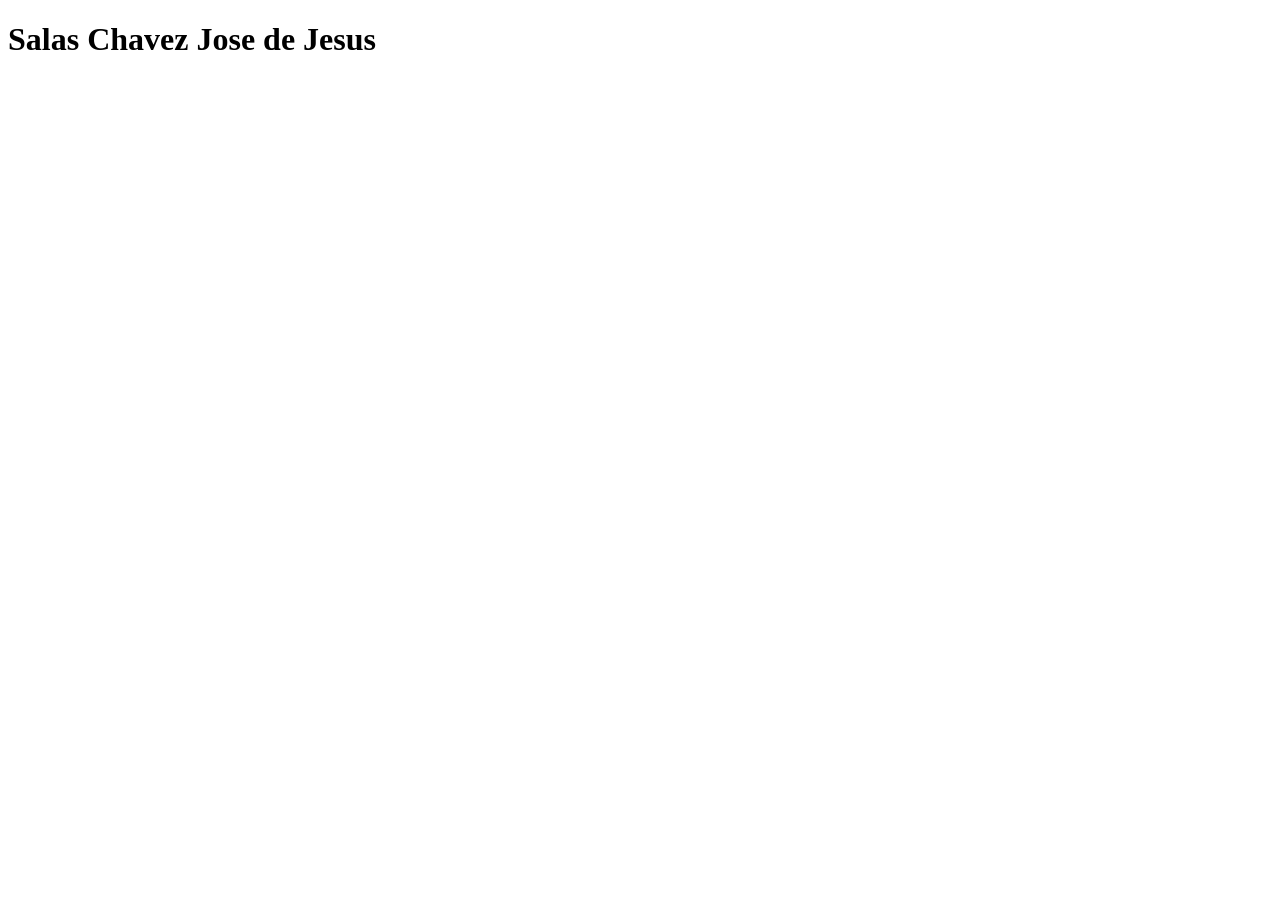
==== index.html @ 3e5a70c0 "add index" ====
<!DOCTYPE html>
<html lang="en">
<head>
    <meta charset="UTF-8">
    <meta name="viewport" content="width=device-width, initial-scale=1.0">
    <title>Tareas PyE</title>
</head>
<body>
    <h1>Salas Chavez Jose de Jesus</h1>
</body>
</html>
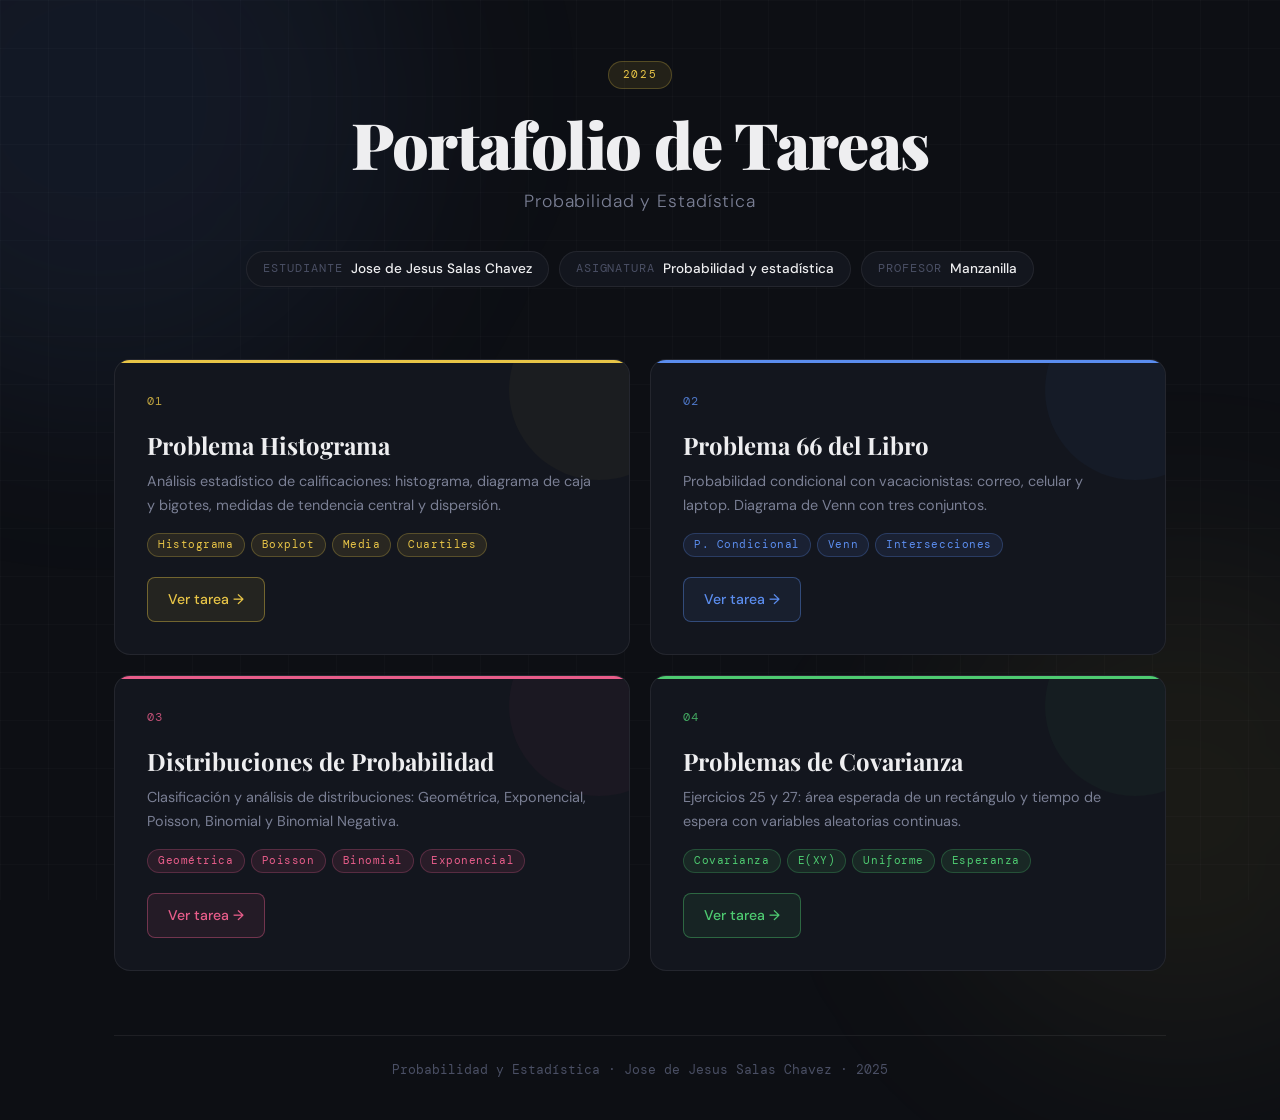
==== commit 61fac17d: "create page tareas1" ====
--- a/index.html
+++ b/index.html
@@ -1,11 +1,100 @@
 <!DOCTYPE html>
-<html lang="en">
+<html lang="es">
 <head>
-    <meta charset="UTF-8">
-    <meta name="viewport" content="width=device-width, initial-scale=1.0">
-    <title>Tareas PyE</title>
+  <meta charset="UTF-8" />
+  <meta name="viewport" content="width=device-width, initial-scale=1.0" />
+  <title>Portafolio — Probabilidad y Estadística</title>
+  <link rel="preconnect" href="https://fonts.googleapis.com">
+  <link rel="preconnect" href="https://fonts.gstatic.com" crossorigin>
+  <link href="https://fonts.googleapis.com/css2?family=Playfair+Display:wght@700;900&family=DM+Sans:wght@300;400;500&family=DM+Mono:wght@400;500&display=swap" rel="stylesheet">
+  <link rel="stylesheet" href="css/style.css" />
 </head>
 <body>
-    <h1>Salas Chavez Jose de Jesus</h1>
+  <!-- Background decoration -->
+  <div class="bg-grid"></div>
+  <div class="bg-orb orb1"></div>
+  <div class="bg-orb orb2"></div>
+
+  <main class="container">
+    <!-- Header -->
+    <header class="site-header">
+      <div class="header-badge">2025</div>
+      <h1 class="site-title">Portafolio de Tareas</h1>
+      <p class="site-subtitle">Probabilidad y Estadística</p>
+      <div class="student-info">
+        <div class="info-pill">
+          <span class="info-label">Estudiante</span>
+          <span class="info-value">Jose de Jesus Salas Chavez</span>
+        </div>
+        <div class="info-pill">
+          <span class="info-label">Asignatura</span>
+          <span class="info-value">Probabilidad y estadística</span>
+        </div>
+        <div class="info-pill">
+          <span class="info-label">Profesor</span>
+          <span class="info-value">Manzanilla</span>
+        </div>
+      </div>
+    </header>
+
+    <!-- Task Grid -->
+    <section class="tasks-grid">
+
+      <article class="task-card" style="--accent:#e8c547;">
+        <div class="card-number">01</div>
+        <div class="card-body">
+          <h2 class="card-title">Problema Histograma</h2>
+          <p class="card-desc">Análisis estadístico de calificaciones: histograma, diagrama de caja y bigotes, medidas de tendencia central y dispersión.</p>
+          <div class="card-tags">
+            <span>Histograma</span><span>Boxplot</span><span>Media</span><span>Cuartiles</span>
+          </div>
+        </div>
+        <a href="tareas/tarea1/tarea1.html" class="card-btn">Ver tarea →</a>
+      </article>
+
+      <article class="task-card" style="--accent:#5b8dee;">
+        <div class="card-number">02</div>
+        <div class="card-body">
+          <h2 class="card-title">Problema 66 del Libro</h2>
+          <p class="card-desc">Probabilidad condicional con vacacionistas: correo, celular y laptop. Diagrama de Venn con tres conjuntos.</p>
+          <div class="card-tags">
+            <span>P. Condicional</span><span>Venn</span><span>Intersecciones</span>
+          </div>
+        </div>
+        <a href="tareas/tarea2/tarea2.html" class="card-btn">Ver tarea →</a>
+      </article>
+
+      <article class="task-card" style="--accent:#e85d8a;">
+        <div class="card-number">03</div>
+        <div class="card-body">
+          <h2 class="card-title">Distribuciones de Probabilidad</h2>
+          <p class="card-desc">Clasificación y análisis de distribuciones: Geométrica, Exponencial, Poisson, Binomial y Binomial Negativa.</p>
+          <div class="card-tags">
+            <span>Geométrica</span><span>Poisson</span><span>Binomial</span><span>Exponencial</span>
+          </div>
+        </div>
+        <a href="tareas/tarea3/tarea3.html" class="card-btn">Ver tarea →</a>
+      </article>
+
+      <article class="task-card" style="--accent:#4ecb71;">
+        <div class="card-number">04</div>
+        <div class="card-body">
+          <h2 class="card-title">Problemas de Covarianza</h2>
+          <p class="card-desc">Ejercicios 25 y 27: área esperada de un rectángulo y tiempo de espera con variables aleatorias continuas.</p>
+          <div class="card-tags">
+            <span>Covarianza</span><span>E(XY)</span><span>Uniforme</span><span>Esperanza</span>
+          </div>
+        </div>
+        <a href="tareas/tarea4/tarea4.html" class="card-btn">Ver tarea →</a>
+      </article>
+
+    </section>
+
+    <footer class="site-footer">
+      <p>Probabilidad y Estadística · Jose de Jesus Salas Chavez · 2025</p>
+    </footer>
+  </main>
+
+  <script src="js/main.js"></script>
 </body>
-</html>+</html>
--- a/css/style.css
+++ b/css/style.css
@@ -0,0 +1,290 @@
+/* ===================================
+   PORTAFOLIO — PROBABILIDAD & ESTADÍSTICA
+   Global Styles
+   =================================== */
+
+:root {
+  --bg: #0d0f14;
+  --surface: #13161e;
+  --surface2: #1a1e2a;
+  --border: rgba(255,255,255,0.07);
+  --text: #eeeef0;
+  --text-muted: #7a7f94;
+  --text-dim: #4a4f64;
+  --accent-gold: #e8c547;
+  --accent-blue: #5b8dee;
+  --accent-pink: #e85d8a;
+  --accent-green: #4ecb71;
+  --font-display: 'Playfair Display', serif;
+  --font-body: 'DM Sans', sans-serif;
+  --font-mono: 'DM Mono', monospace;
+  --radius: 16px;
+  --radius-sm: 8px;
+}
+
+*, *::before, *::after {
+  box-sizing: border-box;
+  margin: 0;
+  padding: 0;
+}
+
+html { scroll-behavior: smooth; }
+
+body {
+  font-family: var(--font-body);
+  background: var(--bg);
+  color: var(--text);
+  min-height: 100vh;
+  overflow-x: hidden;
+  line-height: 1.6;
+}
+
+/* Background effects */
+.bg-grid {
+  position: fixed;
+  inset: 0;
+  background-image:
+    linear-gradient(rgba(255,255,255,0.02) 1px, transparent 1px),
+    linear-gradient(90deg, rgba(255,255,255,0.02) 1px, transparent 1px);
+  background-size: 48px 48px;
+  pointer-events: none;
+  z-index: 0;
+}
+
+.bg-orb {
+  position: fixed;
+  border-radius: 50%;
+  filter: blur(100px);
+  pointer-events: none;
+  z-index: 0;
+}
+.orb1 {
+  width: 600px; height: 600px;
+  top: -200px; left: -200px;
+  background: rgba(91,141,238,0.08);
+}
+.orb2 {
+  width: 500px; height: 500px;
+  bottom: -150px; right: -150px;
+  background: rgba(232,197,71,0.06);
+}
+
+/* Container */
+.container {
+  position: relative;
+  z-index: 1;
+  max-width: 1100px;
+  margin: 0 auto;
+  padding: 60px 24px 40px;
+}
+
+/* ===== HEADER ===== */
+.site-header {
+  text-align: center;
+  margin-bottom: 72px;
+  animation: fadeUp 0.8s ease both;
+}
+
+.header-badge {
+  display: inline-block;
+  font-family: var(--font-mono);
+  font-size: 11px;
+  letter-spacing: 0.15em;
+  color: var(--accent-gold);
+  background: rgba(232,197,71,0.1);
+  border: 1px solid rgba(232,197,71,0.25);
+  padding: 4px 14px;
+  border-radius: 100px;
+  margin-bottom: 20px;
+  text-transform: uppercase;
+}
+
+.site-title {
+  font-family: var(--font-display);
+  font-size: clamp(2.4rem, 5vw, 4rem);
+  font-weight: 900;
+  color: var(--text);
+  line-height: 1.1;
+  letter-spacing: -0.02em;
+  margin-bottom: 8px;
+}
+
+.site-subtitle {
+  font-size: 1.1rem;
+  color: var(--text-muted);
+  font-weight: 300;
+  margin-bottom: 36px;
+  letter-spacing: 0.05em;
+}
+
+.student-info {
+  display: flex;
+  flex-wrap: wrap;
+  gap: 10px;
+  justify-content: center;
+}
+
+.info-pill {
+  display: flex;
+  align-items: center;
+  gap: 8px;
+  background: var(--surface);
+  border: 1px solid var(--border);
+  border-radius: 100px;
+  padding: 6px 16px;
+  font-size: 0.85rem;
+}
+
+.info-label {
+  color: var(--text-dim);
+  font-family: var(--font-mono);
+  font-size: 0.75rem;
+  text-transform: uppercase;
+  letter-spacing: 0.08em;
+}
+
+.info-value {
+  color: var(--text);
+  font-weight: 500;
+}
+
+/* ===== TASK GRID ===== */
+.tasks-grid {
+  display: grid;
+  grid-template-columns: repeat(auto-fit, minmax(460px, 1fr));
+  gap: 20px;
+  margin-bottom: 64px;
+}
+
+@media (max-width: 520px) {
+  .tasks-grid { grid-template-columns: 1fr; }
+}
+
+/* ===== TASK CARD ===== */
+.task-card {
+  position: relative;
+  background: var(--surface);
+  border: 1px solid var(--border);
+  border-radius: var(--radius);
+  padding: 32px;
+  display: flex;
+  flex-direction: column;
+  gap: 20px;
+  overflow: hidden;
+  transition: transform 0.3s ease, border-color 0.3s ease, box-shadow 0.3s ease;
+  animation: fadeUp 0.8s ease both;
+  text-decoration: none;
+  color: inherit;
+}
+
+.task-card:nth-child(1) { animation-delay: 0.1s; }
+.task-card:nth-child(2) { animation-delay: 0.2s; }
+.task-card:nth-child(3) { animation-delay: 0.3s; }
+.task-card:nth-child(4) { animation-delay: 0.4s; }
+
+.task-card::before {
+  content: '';
+  position: absolute;
+  top: 0; left: 0; right: 0;
+  height: 3px;
+  background: var(--accent);
+  border-radius: var(--radius) var(--radius) 0 0;
+}
+
+.task-card::after {
+  content: '';
+  position: absolute;
+  top: -60px; right: -60px;
+  width: 180px; height: 180px;
+  background: var(--accent);
+  opacity: 0.04;
+  border-radius: 50%;
+  transition: opacity 0.3s;
+}
+
+.task-card:hover {
+  transform: translateY(-4px);
+  border-color: rgba(255,255,255,0.14);
+  box-shadow: 0 24px 60px rgba(0,0,0,0.4);
+}
+
+.task-card:hover::after { opacity: 0.08; }
+
+.card-number {
+  font-family: var(--font-mono);
+  font-size: 0.75rem;
+  color: var(--accent);
+  letter-spacing: 0.12em;
+  opacity: 0.8;
+}
+
+.card-body { flex: 1; }
+
+.card-title {
+  font-family: var(--font-display);
+  font-size: 1.5rem;
+  font-weight: 700;
+  color: var(--text);
+  margin-bottom: 10px;
+  line-height: 1.2;
+}
+
+.card-desc {
+  font-size: 0.9rem;
+  color: var(--text-muted);
+  line-height: 1.65;
+  margin-bottom: 16px;
+}
+
+.card-tags {
+  display: flex;
+  flex-wrap: wrap;
+  gap: 6px;
+}
+
+.card-tags span {
+  font-family: var(--font-mono);
+  font-size: 0.7rem;
+  color: var(--accent);
+  background: color-mix(in srgb, var(--accent) 10%, transparent);
+  border: 1px solid color-mix(in srgb, var(--accent) 25%, transparent);
+  padding: 2px 10px;
+  border-radius: 100px;
+  letter-spacing: 0.05em;
+}
+
+.card-btn {
+  display: inline-flex;
+  align-items: center;
+  font-size: 0.88rem;
+  font-weight: 500;
+  color: var(--accent);
+  text-decoration: none;
+  padding: 10px 20px;
+  border: 1px solid color-mix(in srgb, var(--accent) 40%, transparent);
+  border-radius: var(--radius-sm);
+  background: color-mix(in srgb, var(--accent) 8%, transparent);
+  transition: background 0.2s, border-color 0.2s;
+  align-self: flex-start;
+}
+
+.card-btn:hover {
+  background: color-mix(in srgb, var(--accent) 18%, transparent);
+  border-color: var(--accent);
+}
+
+/* ===== FOOTER ===== */
+.site-footer {
+  text-align: center;
+  font-size: 0.8rem;
+  color: var(--text-dim);
+  font-family: var(--font-mono);
+  padding-top: 24px;
+  border-top: 1px solid var(--border);
+}
+
+/* ===== ANIMATIONS ===== */
+@keyframes fadeUp {
+  from { opacity: 0; transform: translateY(24px); }
+  to   { opacity: 1; transform: translateY(0); }
+}
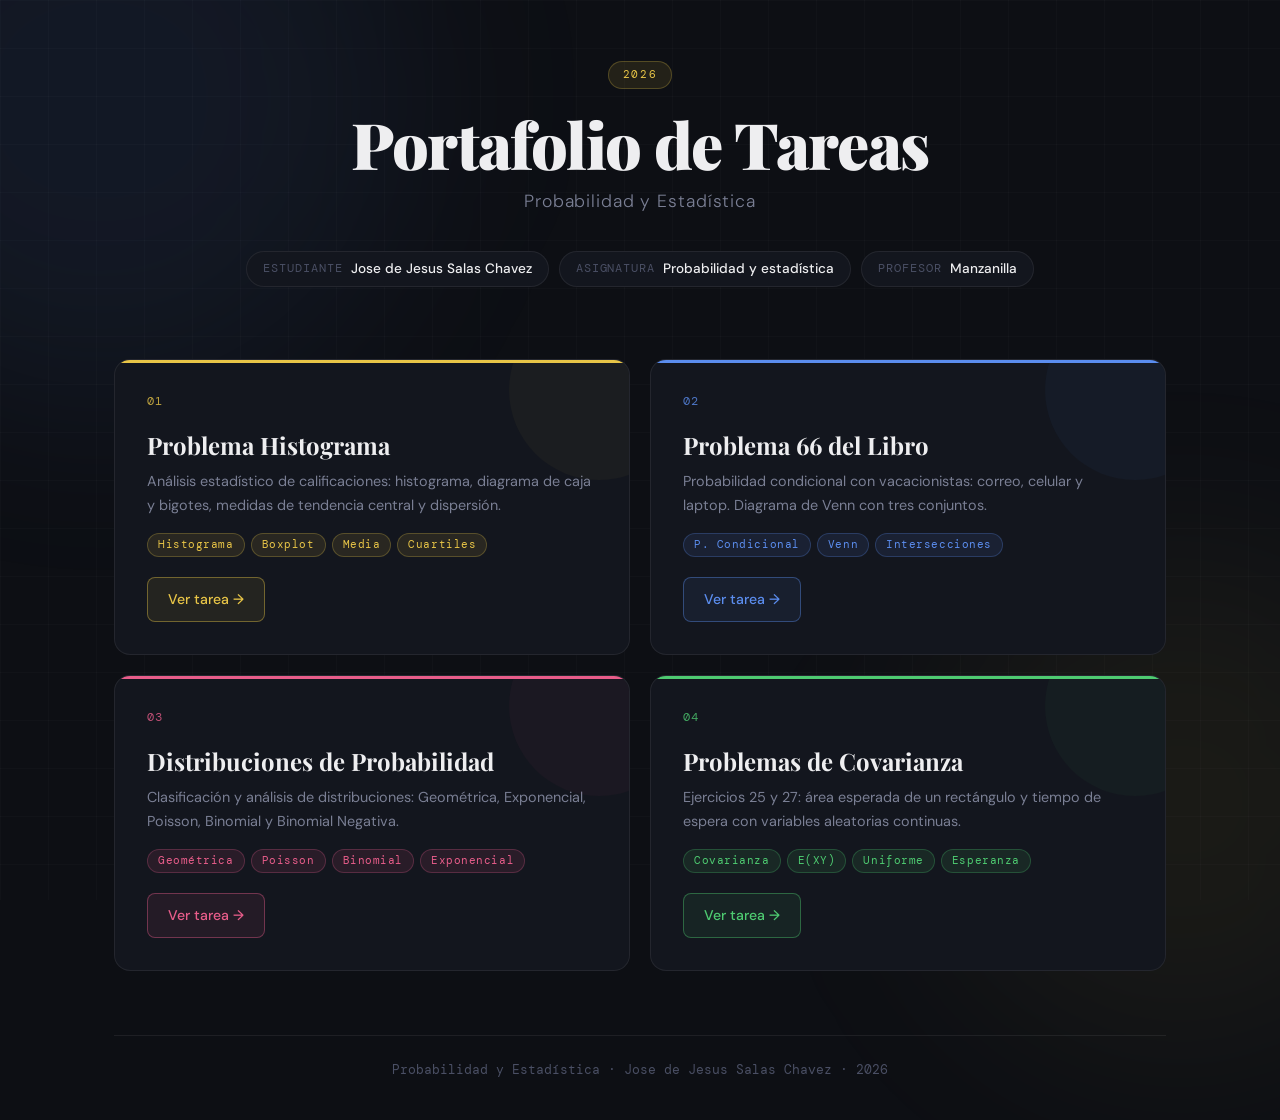
==== commit 359ed456: "fix date omdex.html" ====
--- a/index.html
+++ b/index.html
@@ -18,7 +18,7 @@
   <main class="container">
     <!-- Header -->
     <header class="site-header">
-      <div class="header-badge">2025</div>
+      <div class="header-badge">2026</div>
       <h1 class="site-title">Portafolio de Tareas</h1>
       <p class="site-subtitle">Probabilidad y Estadística</p>
       <div class="student-info">
@@ -91,7 +91,7 @@
     </section>
 
     <footer class="site-footer">
-      <p>Probabilidad y Estadística · Jose de Jesus Salas Chavez · 2025</p>
+      <p>Probabilidad y Estadística · Jose de Jesus Salas Chavez · 2026</p>
     </footer>
   </main>
 
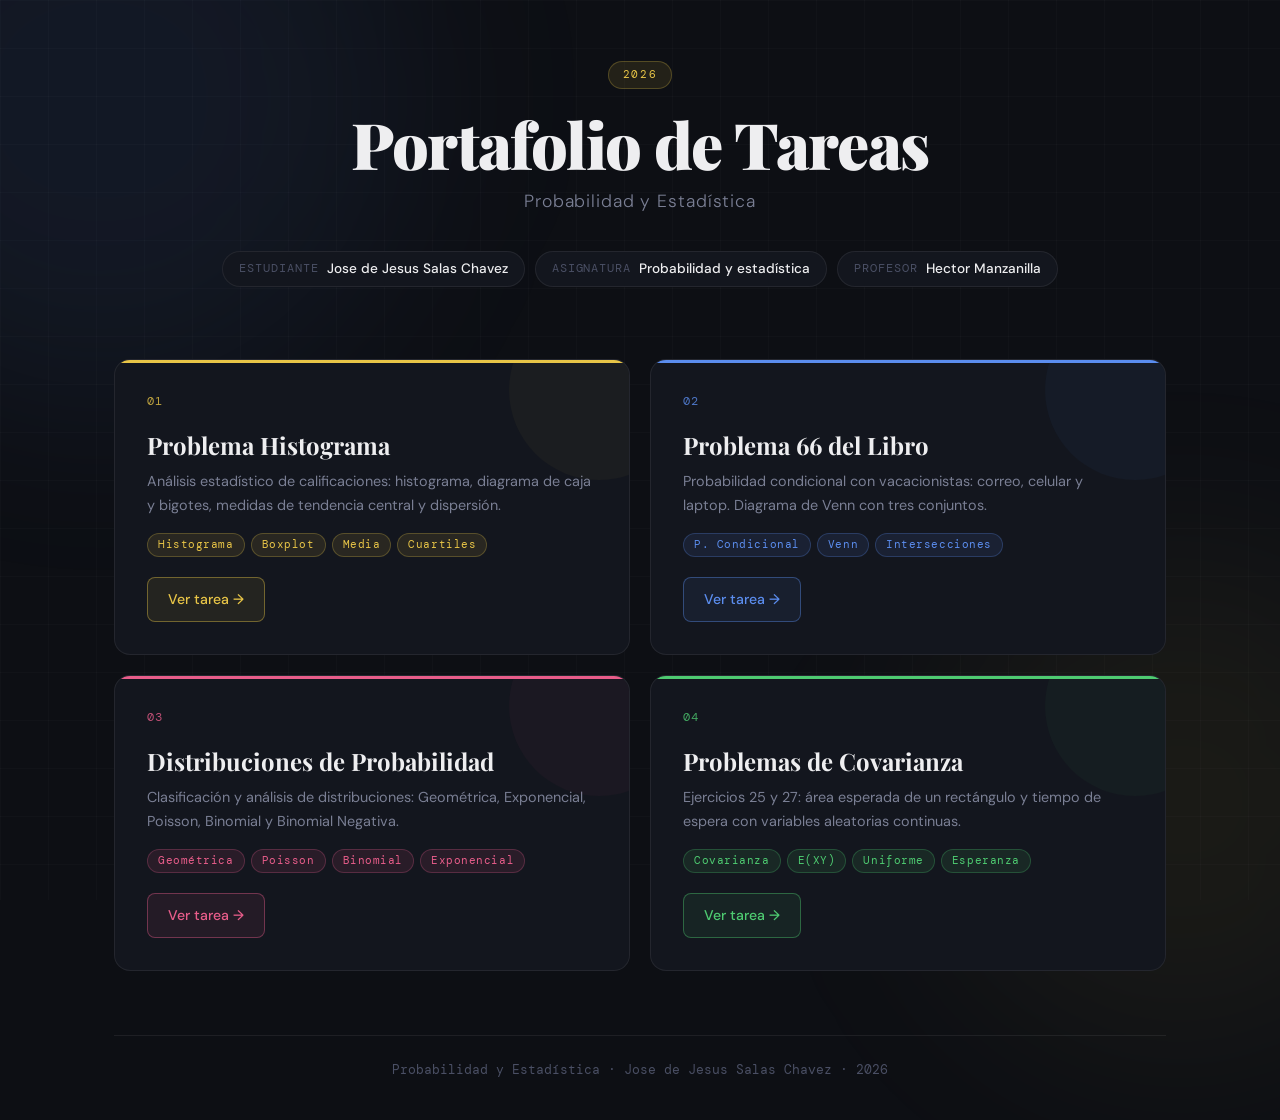
==== commit 7ff59ccb: "fix page tarea 2" ====
--- a/index.html
+++ b/index.html
@@ -32,7 +32,7 @@
         </div>
         <div class="info-pill">
           <span class="info-label">Profesor</span>
-          <span class="info-value">Manzanilla</span>
+          <span class="info-value">Hector Manzanilla</span>
         </div>
       </div>
     </header>
